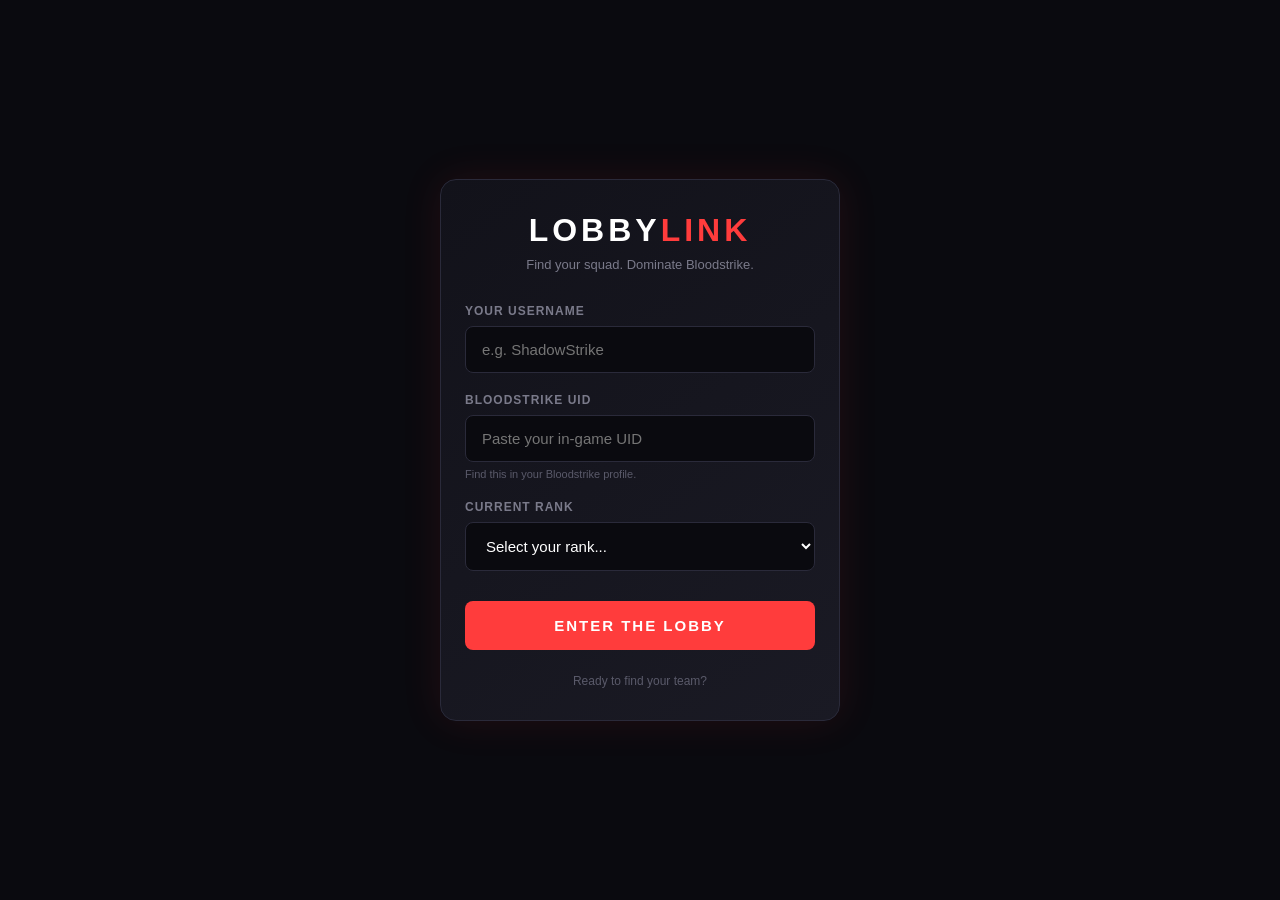
==== index.html @ 5fe402f0 "Uploaded files" ====
<!DOCTYPE html>
<html lang="en">
<head>
    <meta charset="UTF-8">
    <meta name="viewport" content="width=device-width, initial-scale=1.0">
    <title>LobbyLink - Login</title>
    <link rel="stylesheet" href="style.css">
</head>
<body class="login-page">

    <div class="login-container">
        <!-- Logo / Title Area -->
        <div class="logo-area">
            <h1>LOBBY<span>LINK</span></h1>
            <p class="subtitle">Find your squad. Dominate Bloodstrike.</p>
        </div>

        <!-- Login Form -->
        <form id="loginForm" class="login-form">
            
            <!-- Username -->
            <div class="input-group">
                <label for="username">Your Username</label>
                <input type="text" id="username" placeholder="e.g. ShadowStrike" required maxlength="16">
            </div>

            <!-- Bloodstrike UID -->
            <div class="input-group">
                <label for="uid">Bloodstrike UID</label>
                <input type="text" id="uid" placeholder="Paste your in-game UID" required>
                <small class="hint">Find this in your Bloodstrike profile.</small>
            </div>

            <!-- Rank Dropdown -->
            <div class="input-group">
                <label for="rank">Current Rank</label>
                <select id="rank" required>
                    <option value="" disabled selected>Select your rank...</option>
                    <option value="Bronze">Bronze</option>
                    <option value="Silver">Silver</option>
                    <option value="Gold">Gold</option>
                    <option value="Platinum">Platinum</option>
                    <option value="Diamond">Diamond</option>
                    <option value="Master">Master</option>
                    <option value="Legend">Legend</option>
                </select>
            </div>

            <!-- Enter Button -->
            <button type="submit" class="btn-primary" id="enterBtn">
                ENTER THE LOBBY
            </button>
        </form>

        <div class="footer-note">
            <p>Ready to find your team?</p>
        </div>
    </div>

    <!-- Firebase SDK (Modular) -->
    <script type="module" src="login.js"></script>
</body>
</html>
---- style.css ----
/* ==========================================
   GLOBAL
   ========================================== */
* {
    margin: 0;
    padding: 0;
    box-sizing: border-box;
    font-family: 'Segoe UI', Tahoma, sans-serif;
    -webkit-tap-highlight-color: transparent;
}

body {
    background-color: #0a0a0f;
    color: #ffffff;
    min-height: 100vh;
}

/* ==========================================
   LOGIN PAGE
   ========================================== */
.login-page {
    display: flex;
    justify-content: center;
    align-items: center;
    padding: 20px;
}

.login-container {
    width: 100%;
    max-width: 400px;
    background: linear-gradient(145deg, #12121a, #1a1a24);
    border: 1px solid #2a2a3a;
    border-radius: 16px;
    padding: 32px 24px;
    box-shadow: 0 0 40px rgba(255, 60, 60, 0.1);
}

.logo-area { text-align: center; margin-bottom: 32px; }

.logo-area h1 {
    font-size: 32px;
    letter-spacing: 4px;
    font-weight: 900;
    color: #ffffff;
}

.logo-area h1 span { color: #ff3c3c; }

.subtitle { color: #7a7a8a; font-size: 13px; margin-top: 8px; }

.input-group { margin-bottom: 20px; }

.input-group label {
    display: block;
    font-size: 12px;
    font-weight: 700;
    text-transform: uppercase;
    color: #7a7a8a;
    margin-bottom: 8px;
    letter-spacing: 1px;
}

.input-group input,
.input-group select {
    width: 100%;
    padding: 14px 16px;
    background: #0a0a0f;
    border: 1px solid #2a2a3a;
    border-radius: 8px;
    color: #ffffff;
    font-size: 15px;
    outline: none;
    transition: border 0.2s;
}

.input-group input:focus,
.input-group select:focus { border-color: #ff3c3c; }

.hint {
    display: block;
    font-size: 11px;
    color: #5a5a6a;
    margin-top: 6px;
}

.btn-primary {
    width: 100%;
    padding: 16px;
    background: #ff3c3c;
    color: white;
    border: none;
    border-radius: 8px;
    font-size: 15px;
    font-weight: 900;
    letter-spacing: 2px;
    cursor: pointer;
    transition: background 0.2s, transform 0.1s;
    margin-top: 10px;
}

.btn-primary:active { background: #d42a2a; transform: scale(0.98); }

.footer-note {
    text-align: center;
    margin-top: 24px;
    color: #5a5a6a;
    font-size: 12px;
}

/* ==========================================
   LOBBY
   ========================================== */
.lobby-page { display: block; padding: 0; }

.lobby-header {
    display: flex;
    justify-content: space-between;
    align-items: center;
    padding: 16px 20px;
    background: #12121a;
    border-bottom: 1px solid #2a2a3a;
    position: sticky;
    top: 0;
    z-index: 100;
}

.header-logo { font-size: 18px; font-weight: 900; letter-spacing: 2px; }
.header-logo span { color: #ff3c3c; }

.header-user { display: flex; align-items: center; gap: 8px; }

.user-avatar {
    width: 32px;
    height: 32px;
    border-radius: 50%;
    display: flex;
    align-items: center;
    justify-content: center;
    font-weight: 900;
    font-size: 14px;
    color: white;
}

.user-name { font-size: 14px; color: #ccc; }

.lobby-main {
    padding: 24px 20px;
    max-width: 500px;
    margin: 0 auto;
}

.profile-card {
    display: flex;
    align-items: center;
    gap: 16px;
    background: linear-gradient(145deg, #12121a, #1a1a24);
    border: 1px solid #2a2a3a;
    border-radius: 16px;
    padding: 20px;
    margin-bottom: 24px;
}

.profile-avatar {
    width: 64px;
    height: 64px;
    border-radius: 50%;
    display: flex;
    align-items: center;
    justify-content: center;
    font-size: 28px;
    font-weight: 900;
    color: white;
    flex-shrink: 0;
}

.profile-info h2 { font-size: 20px; margin-bottom: 4px; }
.profile-rank { font-size: 14px; color: #ffd93d; margin-bottom: 2px; }
.profile-uid { font-size: 12px; color: #5a5a6a; }

.action-section { text-align: center; margin-bottom: 24px; }

.btn-find {
    width: 100%;
    padding: 24px;
    background: #ff3c3c;
    color: white;
    border: none;
    border-radius: 16px;
    font-size: 18px;
    font-weight: 900;
    letter-spacing: 2px;
    cursor: pointer;
    display: flex;
    align-items: center;
    justify-content: center;
    gap: 12px;
    box-shadow: 0 0 30px rgba(255, 60, 60, 0.3);
    transition: all 0.2s;
}

.btn-find:active { background: #d42a2a; transform: scale(0.98); }
.btn-find:disabled { background: #5a2a2a; box-shadow: none; cursor: not-allowed; }

.btn-icon { font-size: 22px; }

.action-hint { margin-top: 12px; color: #7a7a8a; font-size: 12px; }

.live-counter {
    display: flex;
    align-items: center;
    justify-content: center;
    gap: 8px;
    padding: 12px;
    background: #12121a;
    border-radius: 12px;
    color: #7a7a8a;
    font-size: 13px;
    border: 1px solid #2a2a3a;
}

.counter-dot {
    width: 8px;
    height: 8px;
    background: #00ff88;
    border-radius: 50%;
    animation: pulse 2s infinite;
}

@keyframes pulse {
    0%, 100% { opacity: 1; }
    50% { opacity: 0.3; }
}

/* ==========================================
   MODALS
   ========================================== */
.modal-overlay {
    position: fixed;
    top: 0; left: 0; right: 0; bottom: 0;
    background: rgba(0, 0, 0, 0.85);
    display: flex;
    align-items: center;
    justify-content: center;
    padding: 20px;
    z-index: 1000;
    backdrop-filter: blur(4px);
}

.modal-overlay.hidden { display: none; }

.modal-card {
    background: linear-gradient(145deg, #12121a, #1a1a24);
    border: 1px solid #2a2a3a;
    border-radius: 20px;
    padding: 32px 24px;
    text-align: center;
    max-width: 360px;
    width: 100%;
    box-shadow: 0 0 60px rgba(255, 60, 60, 0.2);
}

.modal-icon { font-size: 56px; margin-bottom: 16px; }

.modal-card h2 {
    font-size: 18px;
    letter-spacing: 2px;
    margin-bottom: 12px;
    color: #ff3c3c;
}

.modal-card p { color: #999; font-size: 14px; margin-bottom: 8px; text-align: left; }

.modal-sub {
    font-size: 12px !important;
    color: #5a5a6a !important;
    margin-bottom: 20px !important;
    text-align: center !important;
    font-style: italic;
}

.search-spinner {
    width: 50px;
    height: 50px;
    border: 4px solid #2a2a3a;
    border-top: 4px solid #ff3c3c;
    border-radius: 50%;
    margin: 0 auto 20px;
    animation: spin 1s linear infinite;
}

@keyframes spin {
    0% { transform: rotate(0deg); }
    100% { transform: rotate(360deg); }
}

.btn-secondary {
    background: transparent;
    border: 1px solid #5a5a6a;
    color: #999;
    padding: 12px 24px;
    border-radius: 8px;
    font-size: 13px;
    font-weight: 700;
    letter-spacing: 1px;
    cursor: pointer;
    margin-top: 12px;
    width: 100%;
}

.btn-secondary:active { background: #1a1a24; }

/* ==========================================
   CHAT ROOM PAGE
   ========================================== */
.room-page {
    display: flex;
    flex-direction: column;
    height: 100vh;
    overflow: hidden;
}

.room-header {
    display: flex;
    justify-content: space-between;
    align-items: center;
    padding: 14px 20px;
    background: #12121a;
    border-bottom: 1px solid #2a2a3a;
    flex-shrink: 0;
}

.room-header-left { display: flex; flex-direction: column; }

.room-label {
    font-size: 10px;
    letter-spacing: 2px;
    color: #5a5a6a;
    font-weight: 700;
}

.room-id {
    font-size: 18px;
    font-weight: 900;
    color: #ff3c3c;
    letter-spacing: 1px;
}

.btn-leave {
    background: transparent;
    border: 1px solid #5a5a6a;
    color: #999;
    padding: 8px 14px;
    border-radius: 6px;
    font-size: 11px;
    font-weight: 700;
    letter-spacing: 1px;
    cursor: pointer;
}

.btn-leave:active { background: #1a1a24; }

/* ==========================================
   SQUAD BAR + MEMBER CARDS
   ========================================== */
.squad-bar {
    display: flex;
    gap: 8px;
    padding: 10px 12px;
    background: #0f0f16;
    border-bottom: 1px solid #2a2a3a;
    overflow-x: auto;
    flex-shrink: 0;
    scrollbar-width: none;
}

.squad-bar::-webkit-scrollbar { display: none; }

.squad-member {
    background: radial-gradient(circle at center, #1a1a24 0%, #0f0f16 70%);
    border: 1px solid #2a2a3a;
    border-radius: 0;
    padding: 8px 10px;
    min-width: 130px;
    max-width: 160px;
    display: flex;
    flex-direction: column;
    gap: 6px;
    flex-shrink: 0;
}

.squad-me {
    border-color: #ff3c3c;
    background: radial-gradient(circle at center, #2a0f0f 0%, #0f0f16 70%);
}

.squad-top {
    display: flex;
    align-items: center;
    gap: 8px;
}

.squad-avatar {
    width: 32px;
    height: 32px;
    border-radius: 50%;
    display: flex;
    align-items: center;
    justify-content: center;
    font-weight: 900;
    font-size: 14px;
    color: white;
    flex-shrink: 0;
}

.squad-info {
    display: flex;
    flex-direction: column;
    min-width: 0;
}

.squad-name {
    font-size: 12px;
    font-weight: 700;
    color: #fff;
    white-space: nowrap;
    overflow: hidden;
    text-overflow: ellipsis;
}

.squad-rank {
    font-size: 9px;
    color: #ffd93d;
    white-space: nowrap;
}

.squad-uid {
    font-size: 9px;
    color: #7a7a8a;
    font-family: monospace;
    text-align: center;
    padding: 2px 4px;
    background: #0a0a0f;
    border: 1px solid #1a1a24;
    width: 100%;
    overflow: hidden;
    text-overflow: ellipsis;
    white-space: nowrap;
    letter-spacing: 0.5px;
}

.btn-copy-uid {
    background: #4a90e2;
    border: none;
    color: white;
    padding: 5px 6px;
    border-radius: 0;
    font-size: 9px;
    font-weight: 700;
    letter-spacing: 1px;
    cursor: pointer;
    width: 100%;
    transition: background 0.2s;
}

.btn-copy-uid:active { background: #357abd; }
.btn-copy-uid.copied { background: #00b86b; }

.badge-you {
    font-size: 9px;
    font-weight: 900;
    letter-spacing: 2px;
    color: #ff3c3c;
    background: rgba(255, 60, 60, 0.1);
    border: 1px solid rgba(255, 60, 60, 0.4);
    padding: 4px 6px;
    border-radius: 0;
    width: 100%;
    text-align: center;
}

/* ==========================================
   CHAT MESSAGES
   ========================================== */
.chat-messages {
    flex: 1;
    overflow-y: auto;
    padding: 16px;
    display: flex;
    flex-direction: column;
    gap: 14px;
}

.msg {
    display: flex;
    flex-direction: column;
    max-width: 75%;
}

.msg-me { align-self: flex-end; align-items: flex-end; }
.msg-other { align-self: flex-start; align-items: flex-start; }

.msg-header {
    font-size: 11px;
    color: #7a7a8a;
    margin-bottom: 4px;
    padding: 0 6px;
    font-weight: 500;
}

.msg-bubble {
    padding: 12px 16px;
    border-radius: 16px;
    font-size: 15px;
    line-height: 1.4;
    word-wrap: break-word;
    border: none;
}

.msg-me .msg-bubble {
    background: #4a90e2;
    color: white;
    border-bottom-right-radius: 6px;
}

.msg-other .msg-bubble {
    background: #1a1a24;
    color: #ddd;
    border-bottom-left-radius: 6px;
}

.msg-time {
    font-size: 10px;
    color: #5a5a6a;
    margin-top: 4px;
    padding: 0 6px;
}

/* ==========================================
   MESSAGE INPUT
   ========================================== */
.chat-input-bar {
    display: flex;
    gap: 8px;
    padding: 12px 16px;
    background: #12121a;
    border-top: 1px solid #2a2a3a;
    flex-shrink: 0;
}

#messageInput {
    flex: 1;
    padding: 12px 16px;
    background: #0a0a0f;
    border: 1px solid #2a2a3a;
    border-radius: 24px;
    color: white;
    font-size: 14px;
    outline: none;
}

#messageInput:focus { border-color: #ff3c3c; }

#sendBtn {
    width: 48px;
    height: 48px;
    border-radius: 50%;
    background: #ff3c3c;
    border: none;
    display: flex;
    align-items: center;
    justify-content: center;
    cursor: pointer;
    flex-shrink: 0;
    transition: background 0.15s, transform 0.1s;
}

#sendBtn:active {
    background: #d42a2a;
    transform: scale(0.95);
}

/* ==========================================
   FLOATING LAUNCH BUTTON
   ========================================== */
.fab-launch {
    position: fixed;
    bottom: 90px;
    right: 20px;
    width: 56px;
    height: 56px;
    border-radius: 50%;
    background: linear-gradient(145deg, #ff3c3c, #d42a2a);
    border: none;
    color: white;
    font-size: 26px;
    cursor: pointer;
    display: flex;
    align-items: center;
    justify-content: center;
    box-shadow: 0 6px 20px rgba(255, 60, 60, 0.5);
    z-index: 500;
    transition: transform 0.15s, box-shadow 0.15s;
}

.fab-launch:active {
    transform: scale(0.92);
    box-shadow: 0 4px 12px rgba(255, 60, 60, 0.7);
}

.fab-icon {
    filter: drop-shadow(0 0 4px rgba(0,0,0,0.4));
}
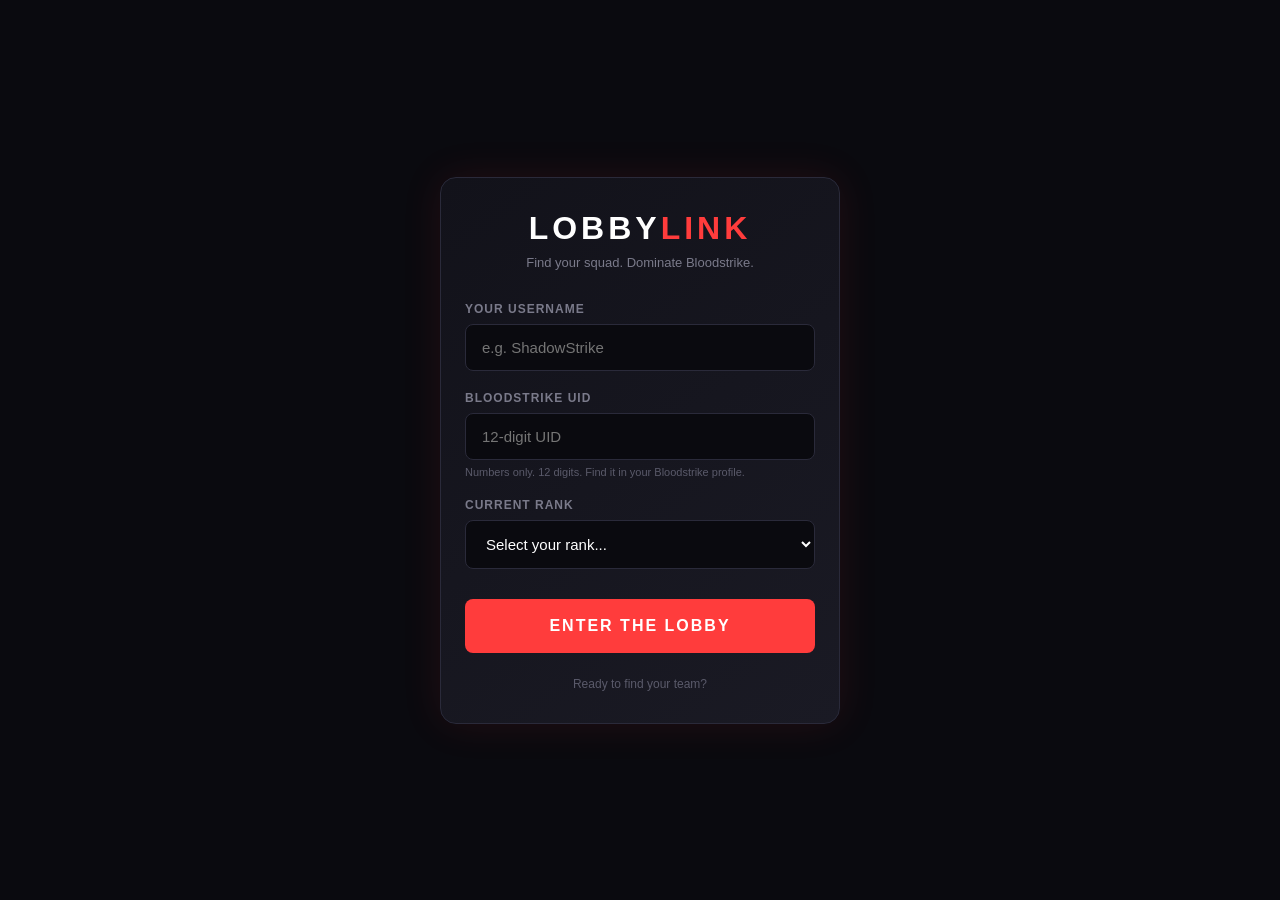
==== commit 28d9ab3f: "Update index.html Added an input checker" ====
--- a/index.html
+++ b/index.html
@@ -9,29 +9,33 @@
 <body class="login-page">
 
     <div class="login-container">
-        <!-- Logo / Title Area -->
         <div class="logo-area">
             <h1>LOBBY<span>LINK</span></h1>
             <p class="subtitle">Find your squad. Dominate Bloodstrike.</p>
         </div>
 
-        <!-- Login Form -->
         <form id="loginForm" class="login-form">
-            
-            <!-- Username -->
+
             <div class="input-group">
                 <label for="username">Your Username</label>
                 <input type="text" id="username" placeholder="e.g. ShadowStrike" required maxlength="16">
             </div>
 
-            <!-- Bloodstrike UID -->
             <div class="input-group">
                 <label for="uid">Bloodstrike UID</label>
-                <input type="text" id="uid" placeholder="Paste your in-game UID" required>
-                <small class="hint">Find this in your Bloodstrike profile.</small>
+                <input 
+                    type="text" 
+                    id="uid" 
+                    placeholder="12-digit UID" 
+                    required 
+                    maxlength="12"
+                    inputmode="numeric"
+                    pattern="[0-9]{12}"
+                >
+                <small class="hint">Numbers only. 12 digits. Find it in your Bloodstrike profile.</small>
+                <small class="error-text" id="uidError"></small>
             </div>
 
-            <!-- Rank Dropdown -->
             <div class="input-group">
                 <label for="rank">Current Rank</label>
                 <select id="rank" required>
@@ -46,7 +50,6 @@
                 </select>
             </div>
 
-            <!-- Enter Button -->
             <button type="submit" class="btn-primary" id="enterBtn">
                 ENTER THE LOBBY
             </button>
@@ -57,7 +60,6 @@
         </div>
     </div>
 
-    <!-- Firebase SDK (Modular) -->
     <script type="module" src="login.js"></script>
 </body>
-</html>+</html>
--- a/style.css
+++ b/style.css
@@ -1,6 +1,7 @@
 /* ==========================================
-   GLOBAL
+   LOBBYLINK - GLOBAL STYLES
    ========================================== */
+
 * {
     margin: 0;
     padding: 0;
@@ -9,27 +10,49 @@
     -webkit-tap-highlight-color: transparent;
 }
 
+:root {
+    --bg-main: #0a0a0f;
+    --bg-card: #12121a;
+    --bg-card-alt: #1a1a24;
+    --bg-input: #0a0a0f;
+    --border: #2a2a3a;
+    --text-main: #ffffff;
+    --text-muted: #7a7a8a;
+    --text-dim: #5a5a6a;
+    --accent: #ff3c3c;
+    --accent-dark: #d42a2a;
+    --accent-blue: #4a90e2;
+    --accent-blue-dark: #357abd;
+    --accent-green: #00b86b;
+    --accent-yellow: #ffd93d;
+    --card-max: 480px;
+}
+
 body {
-    background-color: #0a0a0f;
-    color: #ffffff;
+    background-color: var(--bg-main);
+    color: var(--text-main);
     min-height: 100vh;
+    min-height: 100dvh;
 }
 
 /* ==========================================
    LOGIN PAGE
    ========================================== */
+
 .login-page {
     display: flex;
     justify-content: center;
     align-items: center;
     padding: 20px;
+    min-height: 100vh;
+    min-height: 100dvh;
 }
 
 .login-container {
     width: 100%;
     max-width: 400px;
-    background: linear-gradient(145deg, #12121a, #1a1a24);
-    border: 1px solid #2a2a3a;
+    background: linear-gradient(145deg, var(--bg-card), var(--bg-card-alt));
+    border: 1px solid var(--border);
     border-radius: 16px;
     padding: 32px 24px;
     box-shadow: 0 0 40px rgba(255, 60, 60, 0.1);
@@ -41,12 +64,16 @@
     font-size: 32px;
     letter-spacing: 4px;
     font-weight: 900;
-    color: #ffffff;
-}
-
-.logo-area h1 span { color: #ff3c3c; }
-
-.subtitle { color: #7a7a8a; font-size: 13px; margin-top: 8px; }
+    color: var(--text-main);
+}
+
+.logo-area h1 span { color: var(--accent); }
+
+.subtitle {
+    color: var(--text-muted);
+    font-size: 13px;
+    margin-top: 8px;
+}
 
 .input-group { margin-bottom: 20px; }
 
@@ -55,7 +82,7 @@
     font-size: 12px;
     font-weight: 700;
     text-transform: uppercase;
-    color: #7a7a8a;
+    color: var(--text-muted);
     margin-bottom: 8px;
     letter-spacing: 1px;
 }
@@ -64,29 +91,29 @@
 .input-group select {
     width: 100%;
     padding: 14px 16px;
-    background: #0a0a0f;
-    border: 1px solid #2a2a3a;
+    background: var(--bg-input);
+    border: 1px solid var(--border);
     border-radius: 8px;
-    color: #ffffff;
+    color: var(--text-main);
     font-size: 15px;
     outline: none;
     transition: border 0.2s;
 }
 
 .input-group input:focus,
-.input-group select:focus { border-color: #ff3c3c; }
+.input-group select:focus { border-color: var(--accent); }
 
 .hint {
     display: block;
     font-size: 11px;
-    color: #5a5a6a;
+    color: var(--text-dim);
     margin-top: 6px;
 }
 
 .btn-primary {
     width: 100%;
     padding: 16px;
-    background: #ff3c3c;
+    background: var(--accent);
     color: white;
     border: none;
     border-radius: 8px;
@@ -98,34 +125,52 @@
     margin-top: 10px;
 }
 
-.btn-primary:active { background: #d42a2a; transform: scale(0.98); }
+.btn-primary:active { background: var(--accent-dark); transform: scale(0.98); }
 
 .footer-note {
     text-align: center;
     margin-top: 24px;
-    color: #5a5a6a;
+    color: var(--text-dim);
     font-size: 12px;
 }
 
 /* ==========================================
-   LOBBY
+   LOBBY PAGE
    ========================================== */
-.lobby-page { display: block; padding: 0; }
-
+
+.lobby-page {
+    display: flex;
+    flex-direction: column;
+    min-height: 100vh;
+    min-height: 100dvh;
+}
+
+/* Header full-width on mobile, constrained on desktop */
 .lobby-header {
-    display: flex;
-    justify-content: space-between;
-    align-items: center;
-    padding: 16px 20px;
-    background: #12121a;
-    border-bottom: 1px solid #2a2a3a;
+    background: var(--bg-card);
+    border-bottom: 1px solid var(--border);
     position: sticky;
     top: 0;
     z-index: 100;
 }
 
-.header-logo { font-size: 18px; font-weight: 900; letter-spacing: 2px; }
-.header-logo span { color: #ff3c3c; }
+.header-inner {
+    display: flex;
+    justify-content: space-between;
+    align-items: center;
+    padding: 16px 20px;
+    max-width: var(--card-max);
+    margin: 0 auto;
+    width: 100%;
+}
+
+.header-logo {
+    font-size: 18px;
+    font-weight: 900;
+    letter-spacing: 2px;
+}
+
+.header-logo span { color: var(--accent); }
 
 .header-user { display: flex; align-items: center; gap: 8px; }
 
@@ -145,16 +190,18 @@
 
 .lobby-main {
     padding: 24px 20px;
-    max-width: 500px;
+    max-width: var(--card-max);
     margin: 0 auto;
+    width: 100%;
+    flex: 1;
 }
 
 .profile-card {
     display: flex;
     align-items: center;
     gap: 16px;
-    background: linear-gradient(145deg, #12121a, #1a1a24);
-    border: 1px solid #2a2a3a;
+    background: linear-gradient(145deg, var(--bg-card), var(--bg-card-alt));
+    border: 1px solid var(--border);
     border-radius: 16px;
     padding: 20px;
     margin-bottom: 24px;
@@ -174,15 +221,15 @@
 }
 
 .profile-info h2 { font-size: 20px; margin-bottom: 4px; }
-.profile-rank { font-size: 14px; color: #ffd93d; margin-bottom: 2px; }
-.profile-uid { font-size: 12px; color: #5a5a6a; }
+.profile-rank { font-size: 14px; color: var(--accent-yellow); margin-bottom: 2px; }
+.profile-uid { font-size: 12px; color: var(--text-dim); }
 
 .action-section { text-align: center; margin-bottom: 24px; }
 
 .btn-find {
     width: 100%;
     padding: 24px;
-    background: #ff3c3c;
+    background: var(--accent);
     color: white;
     border: none;
     border-radius: 16px;
@@ -198,12 +245,22 @@
     transition: all 0.2s;
 }
 
-.btn-find:active { background: #d42a2a; transform: scale(0.98); }
-.btn-find:disabled { background: #5a2a2a; box-shadow: none; cursor: not-allowed; }
+.btn-find:active { background: var(--accent-dark); transform: scale(0.98); }
+
+.btn-find:disabled {
+    background: #2a2a3a;
+    color: #5a5a6a;
+    box-shadow: none;
+    cursor: not-allowed;
+}
 
 .btn-icon { font-size: 22px; }
 
-.action-hint { margin-top: 12px; color: #7a7a8a; font-size: 12px; }
+.action-hint {
+    margin-top: 12px;
+    color: var(--text-muted);
+    font-size: 12px;
+}
 
 .live-counter {
     display: flex;
@@ -211,11 +268,11 @@
     justify-content: center;
     gap: 8px;
     padding: 12px;
-    background: #12121a;
+    background: var(--bg-card);
     border-radius: 12px;
-    color: #7a7a8a;
+    color: var(--text-muted);
     font-size: 13px;
-    border: 1px solid #2a2a3a;
+    border: 1px solid var(--border);
 }
 
 .counter-dot {
@@ -234,9 +291,10 @@
 /* ==========================================
    MODALS
    ========================================== */
+
 .modal-overlay {
     position: fixed;
-    top: 0; left: 0; right: 0; bottom: 0;
+    inset: 0;
     background: rgba(0, 0, 0, 0.85);
     display: flex;
     align-items: center;
@@ -249,12 +307,12 @@
 .modal-overlay.hidden { display: none; }
 
 .modal-card {
-    background: linear-gradient(145deg, #12121a, #1a1a24);
-    border: 1px solid #2a2a3a;
+    background: linear-gradient(145deg, var(--bg-card), var(--bg-card-alt));
+    border: 1px solid var(--border);
     border-radius: 20px;
     padding: 32px 24px;
     text-align: center;
-    max-width: 360px;
+    max-width: 380px;
     width: 100%;
     box-shadow: 0 0 60px rgba(255, 60, 60, 0.2);
 }
@@ -265,24 +323,27 @@
     font-size: 18px;
     letter-spacing: 2px;
     margin-bottom: 12px;
-    color: #ff3c3c;
-}
-
-.modal-card p { color: #999; font-size: 14px; margin-bottom: 8px; text-align: left; }
+    color: var(--accent);
+}
+
+.modal-card p {
+    color: #999;
+    font-size: 14px;
+    margin-bottom: 8px;
+}
 
 .modal-sub {
     font-size: 12px !important;
-    color: #5a5a6a !important;
+    color: var(--text-dim) !important;
     margin-bottom: 20px !important;
-    text-align: center !important;
     font-style: italic;
 }
 
 .search-spinner {
     width: 50px;
     height: 50px;
-    border: 4px solid #2a2a3a;
-    border-top: 4px solid #ff3c3c;
+    border: 4px solid var(--border);
+    border-top: 4px solid var(--accent);
     border-radius: 50%;
     margin: 0 auto 20px;
     animation: spin 1s linear infinite;
@@ -295,7 +356,7 @@
 
 .btn-secondary {
     background: transparent;
-    border: 1px solid #5a5a6a;
+    border: 1px solid var(--text-dim);
     color: #999;
     padding: 12px 24px;
     border-radius: 8px;
@@ -307,26 +368,34 @@
     width: 100%;
 }
 
-.btn-secondary:active { background: #1a1a24; }
+.btn-secondary:active { background: var(--bg-card-alt); }
 
 /* ==========================================
-   CHAT ROOM PAGE
+   CHAT ROOM
    ========================================== */
+
 .room-page {
     display: flex;
     flex-direction: column;
     height: 100vh;
+    height: 100dvh;
     overflow: hidden;
 }
 
 .room-header {
+    background: var(--bg-card);
+    border-bottom: 1px solid var(--border);
+    flex-shrink: 0;
+}
+
+.room-header-inner {
     display: flex;
     justify-content: space-between;
     align-items: center;
     padding: 14px 20px;
-    background: #12121a;
-    border-bottom: 1px solid #2a2a3a;
-    flex-shrink: 0;
+    max-width: 700px;
+    margin: 0 auto;
+    width: 100%;
 }
 
 .room-header-left { display: flex; flex-direction: column; }
@@ -334,20 +403,20 @@
 .room-label {
     font-size: 10px;
     letter-spacing: 2px;
-    color: #5a5a6a;
+    color: var(--text-dim);
     font-weight: 700;
 }
 
 .room-id {
     font-size: 18px;
     font-weight: 900;
-    color: #ff3c3c;
+    color: var(--accent);
     letter-spacing: 1px;
 }
 
 .btn-leave {
     background: transparent;
-    border: 1px solid #5a5a6a;
+    border: 1px solid var(--text-dim);
     color: #999;
     padding: 8px 14px;
     border-radius: 6px;
@@ -357,17 +426,15 @@
     cursor: pointer;
 }
 
-.btn-leave:active { background: #1a1a24; }
-
-/* ==========================================
-   SQUAD BAR + MEMBER CARDS
-   ========================================== */
+.btn-leave:active { background: var(--bg-card-alt); }
+
+/* Squad bar + chat constrained on desktop */
 .squad-bar {
     display: flex;
     gap: 8px;
     padding: 10px 12px;
     background: #0f0f16;
-    border-bottom: 1px solid #2a2a3a;
+    border-bottom: 1px solid var(--border);
     overflow-x: auto;
     flex-shrink: 0;
     scrollbar-width: none;
@@ -376,8 +443,8 @@
 .squad-bar::-webkit-scrollbar { display: none; }
 
 .squad-member {
-    background: radial-gradient(circle at center, #1a1a24 0%, #0f0f16 70%);
-    border: 1px solid #2a2a3a;
+    background: radial-gradient(circle at center, var(--bg-card-alt) 0%, #0f0f16 70%);
+    border: 1px solid var(--border);
     border-radius: 0;
     padding: 8px 10px;
     min-width: 130px;
@@ -389,15 +456,11 @@
 }
 
 .squad-me {
-    border-color: #ff3c3c;
+    border-color: var(--accent);
     background: radial-gradient(circle at center, #2a0f0f 0%, #0f0f16 70%);
 }
 
-.squad-top {
-    display: flex;
-    align-items: center;
-    gap: 8px;
-}
+.squad-top { display: flex; align-items: center; gap: 8px; }
 
 .squad-avatar {
     width: 32px;
@@ -412,11 +475,7 @@
     flex-shrink: 0;
 }
 
-.squad-info {
-    display: flex;
-    flex-direction: column;
-    min-width: 0;
-}
+.squad-info { display: flex; flex-direction: column; min-width: 0; }
 
 .squad-name {
     font-size: 12px;
@@ -427,29 +486,24 @@
     text-overflow: ellipsis;
 }
 
-.squad-rank {
-    font-size: 9px;
-    color: #ffd93d;
-    white-space: nowrap;
-}
+.squad-rank { font-size: 9px; color: var(--accent-yellow); white-space: nowrap; }
 
 .squad-uid {
     font-size: 9px;
-    color: #7a7a8a;
+    color: var(--text-muted);
     font-family: monospace;
     text-align: center;
     padding: 2px 4px;
-    background: #0a0a0f;
-    border: 1px solid #1a1a24;
+    background: var(--bg-main);
+    border: 1px solid var(--bg-card-alt);
     width: 100%;
     overflow: hidden;
     text-overflow: ellipsis;
     white-space: nowrap;
-    letter-spacing: 0.5px;
 }
 
 .btn-copy-uid {
-    background: #4a90e2;
+    background: var(--accent-blue);
     border: none;
     color: white;
     padding: 5px 6px;
@@ -459,17 +513,16 @@
     letter-spacing: 1px;
     cursor: pointer;
     width: 100%;
-    transition: background 0.2s;
-}
-
-.btn-copy-uid:active { background: #357abd; }
-.btn-copy-uid.copied { background: #00b86b; }
+}
+
+.btn-copy-uid:active { background: var(--accent-blue-dark); }
+.btn-copy-uid.copied { background: var(--accent-green); }
 
 .badge-you {
     font-size: 9px;
     font-weight: 900;
     letter-spacing: 2px;
-    color: #ff3c3c;
+    color: var(--accent);
     background: rgba(255, 60, 60, 0.1);
     border: 1px solid rgba(255, 60, 60, 0.4);
     padding: 4px 6px;
@@ -478,9 +531,6 @@
     text-align: center;
 }
 
-/* ==========================================
-   CHAT MESSAGES
-   ========================================== */
 .chat-messages {
     flex: 1;
     overflow-y: auto;
@@ -488,20 +538,18 @@
     display: flex;
     flex-direction: column;
     gap: 14px;
-}
-
-.msg {
-    display: flex;
-    flex-direction: column;
-    max-width: 75%;
-}
-
+    max-width: 700px;
+    margin: 0 auto;
+    width: 100%;
+}
+
+.msg { display: flex; flex-direction: column; max-width: 75%; }
 .msg-me { align-self: flex-end; align-items: flex-end; }
 .msg-other { align-self: flex-start; align-items: flex-start; }
 
 .msg-header {
     font-size: 11px;
-    color: #7a7a8a;
+    color: var(--text-muted);
     margin-bottom: 4px;
     padding: 0 6px;
     font-weight: 500;
@@ -517,71 +565,65 @@
 }
 
 .msg-me .msg-bubble {
-    background: #4a90e2;
+    background: var(--accent-blue);
     color: white;
     border-bottom-right-radius: 6px;
 }
 
 .msg-other .msg-bubble {
-    background: #1a1a24;
+    background: var(--bg-card-alt);
     color: #ddd;
     border-bottom-left-radius: 6px;
 }
 
 .msg-time {
     font-size: 10px;
-    color: #5a5a6a;
+    color: var(--text-dim);
     margin-top: 4px;
     padding: 0 6px;
 }
 
-/* ==========================================
-   MESSAGE INPUT
-   ========================================== */
 .chat-input-bar {
     display: flex;
     gap: 8px;
     padding: 12px 16px;
-    background: #12121a;
-    border-top: 1px solid #2a2a3a;
+    background: var(--bg-card);
+    border-top: 1px solid var(--border);
     flex-shrink: 0;
+    max-width: 700px;
+    margin: 0 auto;
+    width: 100%;
 }
 
 #messageInput {
     flex: 1;
     padding: 12px 16px;
-    background: #0a0a0f;
-    border: 1px solid #2a2a3a;
+    background: var(--bg-main);
+    border: 1px solid var(--border);
     border-radius: 24px;
     color: white;
     font-size: 14px;
     outline: none;
 }
 
-#messageInput:focus { border-color: #ff3c3c; }
+#messageInput:focus { border-color: var(--accent); }
 
 #sendBtn {
     width: 48px;
     height: 48px;
     border-radius: 50%;
-    background: #ff3c3c;
+    background: var(--accent);
     border: none;
     display: flex;
     align-items: center;
     justify-content: center;
     cursor: pointer;
     flex-shrink: 0;
-    transition: background 0.15s, transform 0.1s;
-}
-
-#sendBtn:active {
-    background: #d42a2a;
-    transform: scale(0.95);
-}
-
-/* ==========================================
-   FLOATING LAUNCH BUTTON
-   ========================================== */
+}
+
+#sendBtn:active { background: var(--accent-dark); transform: scale(0.95); }
+
+/* Floating launch button */
 .fab-launch {
     position: fixed;
     bottom: 90px;
@@ -589,7 +631,7 @@
     width: 56px;
     height: 56px;
     border-radius: 50%;
-    background: linear-gradient(145deg, #ff3c3c, #d42a2a);
+    background: linear-gradient(145deg, var(--accent), var(--accent-dark));
     border: none;
     color: white;
     font-size: 26px;
@@ -599,14 +641,86 @@
     justify-content: center;
     box-shadow: 0 6px 20px rgba(255, 60, 60, 0.5);
     z-index: 500;
-    transition: transform 0.15s, box-shadow 0.15s;
-}
-
-.fab-launch:active {
-    transform: scale(0.92);
-    box-shadow: 0 4px 12px rgba(255, 60, 60, 0.7);
-}
-
-.fab-icon {
-    filter: drop-shadow(0 0 4px rgba(0,0,0,0.4));
+}
+
+.fab-launch:active { transform: scale(0.92); }
+
+/* ==========================================
+   DESKTOP RESPONSIVENESS (min-width: 768px)
+   ========================================== */
+
+@media (min-width: 768px) {
+
+    /* Bigger logo, more breathing room */
+    .header-logo { font-size: 22px; }
+    .room-id { font-size: 22px; }
+
+    /* Larger buttons on desktop */
+    .btn-find {
+        padding: 28px;
+        font-size: 20px;
+    }
+
+    .btn-primary { padding: 18px; font-size: 16px; }
+
+    /* Wider cards with more padding */
+    .profile-card { padding: 28px; gap: 24px; }
+    .profile-avatar { width: 80px; height: 80px; font-size: 34px; }
+    .profile-info h2 { font-size: 24px; }
+
+    /* Side-by-side room layout on desktop: squad bar + chat */
+    .room-page { flex-direction: row; }
+
+    .room-header {
+        display: none; /* Optional: hide top header on desktop since room ID is on the side */
+    }
+
+    /* Squad bar becomes a left sidebar */
+    .squad-bar {
+        flex-direction: column;
+        width: 220px;
+        overflow-y: auto;
+        overflow-x: hidden;
+        padding: 16px 12px;
+        border-right: 1px solid var(--border);
+        border-bottom: none;
+        gap: 10px;
+        flex-shrink: 0;
+    }
+
+    .squad-member {
+        width: 100%;
+        max-width: 100%;
+        min-width: 0;
+    }
+
+    /* Chat area takes remaining space */
+    .chat-messages {
+        max-width: none;
+        margin: 0;
+        padding: 24px 32px;
+    }
+
+    .chat-input-bar {
+        max-width: none;
+        margin: 0;
+        padding: 16px 32px;
+    }
+
+    #messageInput { font-size: 15px; }
+}
+
+@media (min-width: 1100px) {
+    /* Even wider on bigger screens */
+    .lobby-main { max-width: 560px; }
+    .header-inner { max-width: 560px; }
+}
+
+/* ==========================================
+   MOBILE: hide room header on very small screens for space
+   ========================================== */
+
+@media (max-width: 400px) {
+    .room-id { font-size: 16px; }
+    .squad-member { min-width: 120px; max-width: 140px; }
 }
